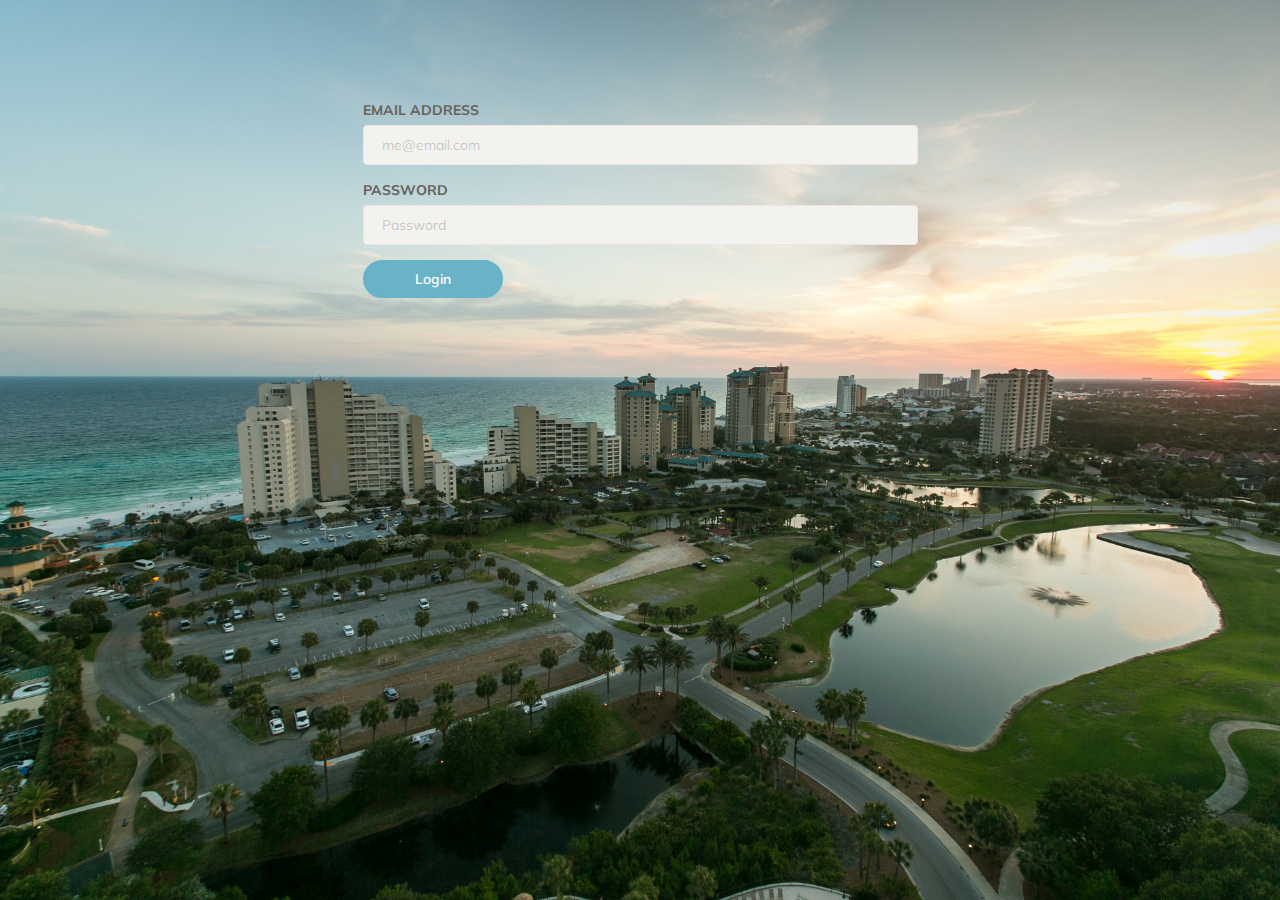
==== index.html @ a0a61e93 "initia; commit" ====
<!doctype html>
<html lang="en">
<head>
	<meta charset="utf-8" />
	<meta http-equiv="X-UA-Compatible" content="IE=edge,chrome=1" />
	<link rel="apple-touch-icon" sizes="76x76" href="assets/img/apple-icon.png" />
	<link rel="icon" type="image/png" href="assets/img/favicon.png" />
	<title>Al-Jazeera Properties</title>

	<meta content='width=device-width, initial-scale=1.0, maximum-scale=1.0, user-scalable=0' name='viewport' />
    <meta name="viewport" content="width=device-width" />

	<!-- CSS Files -->
    <link href="assets/css/bootstrap.min.css" rel="stylesheet" />
	<link href="assets/css/paper-bootstrap-wizard.css" rel="stylesheet" />

	<!-- CSS Just for demo purpose, don't include it in your project -->
	<link href="assets/css/demo.css" rel="stylesheet" />

	<!-- Fonts and Icons -->
    <link href="http://netdna.bootstrapcdn.com/font-awesome/4.4.0/css/font-awesome.css" rel="stylesheet">
	<link href='https://fonts.googleapis.com/css?family=Muli:400,300' rel='stylesheet' type='text/css'>
	<link href="assets/css/themify-icons.css" rel="stylesheet">
</head>

<body>
	<div class="image-container set-full-height" style="background-image: url('cover.jpg')">

	    <!--   Big container   -->
	    <div class="container">
	        <div class="row">
		        <div class="col-sm-6 col-sm-offset-3">

		            <!--      Wizard container        -->
		            <div class="wizard-container">
	                    <div class="form-group">
	                        <label>EMAIL ADDRESS</label>
	                        <input type="text" class="form-control border-input" placeholder="me@email.com">
	                    </div>

	                    <div class="form-group">
	                        <label>PASSWORD</label>
	                        <input type="password" class="form-control border-input" placeholder="Password">
	                    </div>
	                    <button type="submit" class="btn btn-info btn-fill btn-wd">Login</button>
	            	</div>
		        </div>
	    	</div><!-- end row -->
		</div> <!--  big container -->
	</div>

</body>

	<!--   Core JS Files   -->
	<script src="assets/js/jquery-2.2.4.min.js" type="text/javascript"></script>
	<script src="assets/js/bootstrap.min.js" type="text/javascript"></script>
	<script src="assets/js/jquery.bootstrap.wizard.js" type="text/javascript"></script>

	<!--  Plugin for the Wizard -->
	<script src="assets/js/paper-bootstrap-wizard.js" type="text/javascript"></script>

	<!--  More information about jquery.validate here: http://jqueryvalidation.org/	 -->
	<script src="assets/js/jquery.validate.min.js" type="text/javascript"></script>

</html>
---- assets/css/demo.css ----
@media (min-width: 992px){
    .typo-line{
        padding-left: 140px;
        margin-bottom: 40px;
        position: relative;
    }

    .typo-line .category{
        transform: translateY(-50%);
        top: 50%;
        left: 0px;
        position: absolute;
    }
}

.icon-section {
	margin: 0 0 3em;
	clear: both;
	overflow: hidden;
}
.icon-container {
	width: 240px;
	padding: .7em 0;
	float: left;
	position: relative;
	text-align: left;
}
.icon-container [class^="ti-"],
.icon-container [class*=" ti-"] {
	color: #000;
	position: absolute;
	margin-top: 3px;
	transition: .3s;
}
.icon-container:hover [class^="ti-"],
.icon-container:hover [class*=" ti-"] {
	font-size: 2.2em;
	margin-top: -5px;
}
.icon-container:hover .icon-name {
	color: #000;
}
.icon-name {
	color: #aaa;
	margin-left: 35px;
	font-size: .8em;
	transition: .3s;
}
.icon-container:hover .icon-name {
	margin-left: 45px;
}

.places-buttons .btn{
    margin-bottom: 30px
}
.sidebar .nav > li.active-pro{
    position: absolute;
    width: 100%;
    bottom: 10px;
}
.sidebar .nav > li.active-pro a{
    background: rgba(255, 255, 255, 0.14);
    opacity: 1;
    color: #FFFFFF;
}

.table-upgrade td:nth-child(2),
.table-upgrade td:nth-child(3){
    text-align: center;
}


.logo-container{
    left: 50px;
    position: absolute;
    top: 20px;
     z-index: 3;
}
.logo-container .logo{
    overflow: hidden;
    border-radius: 50%;
    border: 1px solid #333333;
    width: 60px;
    float: left;
}
.logo-container .brand{
    font-size: 18px;
    color: #FFFFFF;
    line-height: 20px;
    float: left;
    margin-left: 10px;
    margin-top: 10px;
    width: 60px
}
---- assets/css/themify-icons.css ----
@font-face {
	font-family: 'themify';
	src:url('../fonts/themify.eot?-fvbane');
	src:url('../fonts/themify.eot?#iefix-fvbane') format('embedded-opentype'),
		url('../fonts/themify.woff?-fvbane') format('woff'),
		url('../fonts/themify.ttf?-fvbane') format('truetype'),
		url('../fonts/themify.svg?-fvbane#themify') format('svg');
	font-weight: normal;
	font-style: normal;
}

[class^="ti-"], [class*=" ti-"] {
	font-family: 'themify';
	speak: none;
	font-style: normal;
	font-weight: bold;
	font-variant: normal;
	text-transform: none;
	line-height: 1.42857;

	/* Better Font Rendering =========== */
	-webkit-font-smoothing: antialiased;
	-moz-osx-font-smoothing: grayscale;
}

.ti-wand:before {
	content: "\e600";
}
.ti-volume:before {
	content: "\e601";
}
.ti-user:before {
	content: "\e602";
}
.ti-unlock:before {
	content: "\e603";
}
.ti-unlink:before {
	content: "\e604";
}
.ti-trash:before {
	content: "\e605";
}
.ti-thought:before {
	content: "\e606";
}
.ti-target:before {
	content: "\e607";
}
.ti-tag:before {
	content: "\e608";
}
.ti-tablet:before {
	content: "\e609";
}
.ti-star:before {
	content: "\e60a";
}
.ti-spray:before {
	content: "\e60b";
}
.ti-signal:before {
	content: "\e60c";
}
.ti-shopping-cart:before {
	content: "\e60d";
}
.ti-shopping-cart-full:before {
	content: "\e60e";
}
.ti-settings:before {
	content: "\e60f";
}
.ti-search:before {
	content: "\e610";
}
.ti-zoom-in:before {
	content: "\e611";
}
.ti-zoom-out:before {
	content: "\e612";
}
.ti-cut:before {
	content: "\e613";
}
.ti-ruler:before {
	content: "\e614";
}
.ti-ruler-pencil:before {
	content: "\e615";
}
.ti-ruler-alt:before {
	content: "\e616";
}
.ti-bookmark:before {
	content: "\e617";
}
.ti-bookmark-alt:before {
	content: "\e618";
}
.ti-reload:before {
	content: "\e619";
}
.ti-plus:before {
	content: "\e61a";
}
.ti-pin:before {
	content: "\e61b";
}
.ti-pencil:before {
	content: "\e61c";
}
.ti-pencil-alt:before {
	content: "\e61d";
}
.ti-paint-roller:before {
	content: "\e61e";
}
.ti-paint-bucket:before {
	content: "\e61f";
}
.ti-na:before {
	content: "\e620";
}
.ti-mobile:before {
	content: "\e621";
}
.ti-minus:before {
	content: "\e622";
}
.ti-medall:before {
	content: "\e623";
}
.ti-medall-alt:before {
	content: "\e624";
}
.ti-marker:before {
	content: "\e625";
}
.ti-marker-alt:before {
	content: "\e626";
}
.ti-arrow-up:before {
	content: "\e627";
}
.ti-arrow-right:before {
	content: "\e628";
}
.ti-arrow-left:before {
	content: "\e629";
}
.ti-arrow-down:before {
	content: "\e62a";
}
.ti-lock:before {
	content: "\e62b";
}
.ti-location-arrow:before {
	content: "\e62c";
}
.ti-link:before {
	content: "\e62d";
}
.ti-layout:before {
	content: "\e62e";
}
.ti-layers:before {
	content: "\e62f";
}
.ti-layers-alt:before {
	content: "\e630";
}
.ti-key:before {
	content: "\e631";
}
.ti-import:before {
	content: "\e632";
}
.ti-image:before {
	content: "\e633";
}
.ti-heart:before {
	content: "\e634";
}
.ti-heart-broken:before {
	content: "\e635";
}
.ti-hand-stop:before {
	content: "\e636";
}
.ti-hand-open:before {
	content: "\e637";
}
.ti-hand-drag:before {
	content: "\e638";
}
.ti-folder:before {
	content: "\e639";
}
.ti-flag:before {
	content: "\e63a";
}
.ti-flag-alt:before {
	content: "\e63b";
}
.ti-flag-alt-2:before {
	content: "\e63c";
}
.ti-eye:before {
	content: "\e63d";
}
.ti-export:before {
	content: "\e63e";
}
.ti-exchange-vertical:before {
	content: "\e63f";
}
.ti-desktop:before {
	content: "\e640";
}
.ti-cup:before {
	content: "\e641";
}
.ti-crown:before {
	content: "\e642";
}
.ti-comments:before {
	content: "\e643";
}
.ti-comment:before {
	content: "\e644";
}
.ti-comment-alt:before {
	content: "\e645";
}
.ti-close:before {
	content: "\e646";
}
.ti-clip:before {
	content: "\e647";
}
.ti-angle-up:before {
	content: "\e648";
}
.ti-angle-right:before {
	content: "\e649";
}
.ti-angle-left:before {
	content: "\e64a";
}
.ti-angle-down:before {
	content: "\e64b";
}
.ti-check:before {
	content: "\e64c";
}
.ti-check-box:before {
	content: "\e64d";
}
.ti-camera:before {
	content: "\e64e";
}
.ti-announcement:before {
	content: "\e64f";
}
.ti-brush:before {
	content: "\e650";
}
.ti-briefcase:before {
	content: "\e651";
}
.ti-bolt:before {
	content: "\e652";
}
.ti-bolt-alt:before {
	content: "\e653";
}
.ti-blackboard:before {
	content: "\e654";
}
.ti-bag:before {
	content: "\e655";
}
.ti-move:before {
	content: "\e656";
}
.ti-arrows-vertical:before {
	content: "\e657";
}
.ti-arrows-horizontal:before {
	content: "\e658";
}
.ti-fullscreen:before {
	content: "\e659";
}
.ti-arrow-top-right:before {
	content: "\e65a";
}
.ti-arrow-top-left:before {
	content: "\e65b";
}
.ti-arrow-circle-up:before {
	content: "\e65c";
}
.ti-arrow-circle-right:before {
	content: "\e65d";
}
.ti-arrow-circle-left:before {
	content: "\e65e";
}
.ti-arrow-circle-down:before {
	content: "\e65f";
}
.ti-angle-double-up:before {
	content: "\e660";
}
.ti-angle-double-right:before {
	content: "\e661";
}
.ti-angle-double-left:before {
	content: "\e662";
}
.ti-angle-double-down:before {
	content: "\e663";
}
.ti-zip:before {
	content: "\e664";
}
.ti-world:before {
	content: "\e665";
}
.ti-wheelchair:before {
	content: "\e666";
}
.ti-view-list:before {
	content: "\e667";
}
.ti-view-list-alt:before {
	content: "\e668";
}
.ti-view-grid:before {
	content: "\e669";
}
.ti-uppercase:before {
	content: "\e66a";
}
.ti-upload:before {
	content: "\e66b";
}
.ti-underline:before {
	content: "\e66c";
}
.ti-truck:before {
	content: "\e66d";
}
.ti-timer:before {
	content: "\e66e";
}
.ti-ticket:before {
	content: "\e66f";
}
.ti-thumb-up:before {
	content: "\e670";
}
.ti-thumb-down:before {
	content: "\e671";
}
.ti-text:before {
	content: "\e672";
}
.ti-stats-up:before {
	content: "\e673";
}
.ti-stats-down:before {
	content: "\e674";
}
.ti-split-v:before {
	content: "\e675";
}
.ti-split-h:before {
	content: "\e676";
}
.ti-smallcap:before {
	content: "\e677";
}
.ti-shine:before {
	content: "\e678";
}
.ti-shift-right:before {
	content: "\e679";
}
.ti-shift-left:before {
	content: "\e67a";
}
.ti-shield:before {
	content: "\e67b";
}
.ti-notepad:before {
	content: "\e67c";
}
.ti-server:before {
	content: "\e67d";
}
.ti-quote-right:before {
	content: "\e67e";
}
.ti-quote-left:before {
	content: "\e67f";
}
.ti-pulse:before {
	content: "\e680";
}
.ti-printer:before {
	content: "\e681";
}
.ti-power-off:before {
	content: "\e682";
}
.ti-plug:before {
	content: "\e683";
}
.ti-pie-chart:before {
	content: "\e684";
}
.ti-paragraph:before {
	content: "\e685";
}
.ti-panel:before {
	content: "\e686";
}
.ti-package:before {
	content: "\e687";
}
.ti-music:before {
	content: "\e688";
}
.ti-music-alt:before {
	content: "\e689";
}
.ti-mouse:before {
	content: "\e68a";
}
.ti-mouse-alt:before {
	content: "\e68b";
}
.ti-money:before {
	content: "\e68c";
}
.ti-microphone:before {
	content: "\e68d";
}
.ti-menu:before {
	content: "\e68e";
}
.ti-menu-alt:before {
	content: "\e68f";
}
.ti-map:before {
	content: "\e690";
}
.ti-map-alt:before {
	content: "\e691";
}
.ti-loop:before {
	content: "\e692";
}
.ti-location-pin:before {
	content: "\e693";
}
.ti-list:before {
	content: "\e694";
}
.ti-light-bulb:before {
	content: "\e695";
}
.ti-Italic:before {
	content: "\e696";
}
.ti-info:before {
	content: "\e697";
}
.ti-infinite:before {
	content: "\e698";
}
.ti-id-badge:before {
	content: "\e699";
}
.ti-hummer:before {
	content: "\e69a";
}
.ti-home:before {
	content: "\e69b";
}
.ti-help:before {
	content: "\e69c";
}
.ti-headphone:before {
	content: "\e69d";
}
.ti-harddrives:before {
	content: "\e69e";
}
.ti-harddrive:before {
	content: "\e69f";
}
.ti-gift:before {
	content: "\e6a0";
}
.ti-game:before {
	content: "\e6a1";
}
.ti-filter:before {
	content: "\e6a2";
}
.ti-files:before {
	content: "\e6a3";
}
.ti-file:before {
	content: "\e6a4";
}
.ti-eraser:before {
	content: "\e6a5";
}
.ti-envelope:before {
	content: "\e6a6";
}
.ti-download:before {
	content: "\e6a7";
}
.ti-direction:before {
	content: "\e6a8";
}
.ti-direction-alt:before {
	content: "\e6a9";
}
.ti-dashboard:before {
	content: "\e6aa";
}
.ti-control-stop:before {
	content: "\e6ab";
}
.ti-control-shuffle:before {
	content: "\e6ac";
}
.ti-control-play:before {
	content: "\e6ad";
}
.ti-control-pause:before {
	content: "\e6ae";
}
.ti-control-forward:before {
	content: "\e6af";
}
.ti-control-backward:before {
	content: "\e6b0";
}
.ti-cloud:before {
	content: "\e6b1";
}
.ti-cloud-up:before {
	content: "\e6b2";
}
.ti-cloud-down:before {
	content: "\e6b3";
}
.ti-clipboard:before {
	content: "\e6b4";
}
.ti-car:before {
	content: "\e6b5";
}
.ti-calendar:before {
	content: "\e6b6";
}
.ti-book:before {
	content: "\e6b7";
}
.ti-bell:before {
	content: "\e6b8";
}
.ti-basketball:before {
	content: "\e6b9";
}
.ti-bar-chart:before {
	content: "\e6ba";
}
.ti-bar-chart-alt:before {
	content: "\e6bb";
}
.ti-back-right:before {
	content: "\e6bc";
}
.ti-back-left:before {
	content: "\e6bd";
}
.ti-arrows-corner:before {
	content: "\e6be";
}
.ti-archive:before {
	content: "\e6bf";
}
.ti-anchor:before {
	content: "\e6c0";
}
.ti-align-right:before {
	content: "\e6c1";
}
.ti-align-left:before {
	content: "\e6c2";
}
.ti-align-justify:before {
	content: "\e6c3";
}
.ti-align-center:before {
	content: "\e6c4";
}
.ti-alert:before {
	content: "\e6c5";
}
.ti-alarm-clock:before {
	content: "\e6c6";
}
.ti-agenda:before {
	content: "\e6c7";
}
.ti-write:before {
	content: "\e6c8";
}
.ti-window:before {
	content: "\e6c9";
}
.ti-widgetized:before {
	content: "\e6ca";
}
.ti-widget:before {
	content: "\e6cb";
}
.ti-widget-alt:before {
	content: "\e6cc";
}
.ti-wallet:before {
	content: "\e6cd";
}
.ti-video-clapper:before {
	content: "\e6ce";
}
.ti-video-camera:before {
	content: "\e6cf";
}
.ti-vector:before {
	content: "\e6d0";
}
.ti-themify-logo:before {
	content: "\e6d1";
}
.ti-themify-favicon:before {
	content: "\e6d2";
}
.ti-themify-favicon-alt:before {
	content: "\e6d3";
}
.ti-support:before {
	content: "\e6d4";
}
.ti-stamp:before {
	content: "\e6d5";
}
.ti-split-v-alt:before {
	content: "\e6d6";
}
.ti-slice:before {
	content: "\e6d7";
}
.ti-shortcode:before {
	content: "\e6d8";
}
.ti-shift-right-alt:before {
	content: "\e6d9";
}
.ti-shift-left-alt:before {
	content: "\e6da";
}
.ti-ruler-alt-2:before {
	content: "\e6db";
}
.ti-receipt:before {
	content: "\e6dc";
}
.ti-pin2:before {
	content: "\e6dd";
}
.ti-pin-alt:before {
	content: "\e6de";
}
.ti-pencil-alt2:before {
	content: "\e6df";
}
.ti-palette:before {
	content: "\e6e0";
}
.ti-more:before {
	content: "\e6e1";
}
.ti-more-alt:before {
	content: "\e6e2";
}
.ti-microphone-alt:before {
	content: "\e6e3";
}
.ti-magnet:before {
	content: "\e6e4";
}
.ti-line-double:before {
	content: "\e6e5";
}
.ti-line-dotted:before {
	content: "\e6e6";
}
.ti-line-dashed:before {
	content: "\e6e7";
}
.ti-layout-width-full:before {
	content: "\e6e8";
}
.ti-layout-width-default:before {
	content: "\e6e9";
}
.ti-layout-width-default-alt:before {
	content: "\e6ea";
}
.ti-layout-tab:before {
	content: "\e6eb";
}
.ti-layout-tab-window:before {
	content: "\e6ec";
}
.ti-layout-tab-v:before {
	content: "\e6ed";
}
.ti-layout-tab-min:before {
	content: "\e6ee";
}
.ti-layout-slider:before {
	content: "\e6ef";
}
.ti-layout-slider-alt:before {
	content: "\e6f0";
}
.ti-layout-sidebar-right:before {
	content: "\e6f1";
}
.ti-layout-sidebar-none:before {
	content: "\e6f2";
}
.ti-layout-sidebar-left:before {
	content: "\e6f3";
}
.ti-layout-placeholder:before {
	content: "\e6f4";
}
.ti-layout-menu:before {
	content: "\e6f5";
}
.ti-layout-menu-v:before {
	content: "\e6f6";
}
.ti-layout-menu-separated:before {
	content: "\e6f7";
}
.ti-layout-menu-full:before {
	content: "\e6f8";
}
.ti-layout-media-right-alt:before {
	content: "\e6f9";
}
.ti-layout-media-right:before {
	content: "\e6fa";
}
.ti-layout-media-overlay:before {
	content: "\e6fb";
}
.ti-layout-media-overlay-alt:before {
	content: "\e6fc";
}
.ti-layout-media-overlay-alt-2:before {
	content: "\e6fd";
}
.ti-layout-media-left-alt:before {
	content: "\e6fe";
}
.ti-layout-media-left:before {
	content: "\e6ff";
}
.ti-layout-media-center-alt:before {
	content: "\e700";
}
.ti-layout-media-center:before {
	content: "\e701";
}
.ti-layout-list-thumb:before {
	content: "\e702";
}
.ti-layout-list-thumb-alt:before {
	content: "\e703";
}
.ti-layout-list-post:before {
	content: "\e704";
}
.ti-layout-list-large-image:before {
	content: "\e705";
}
.ti-layout-line-solid:before {
	content: "\e706";
}
.ti-layout-grid4:before {
	content: "\e707";
}
.ti-layout-grid3:before {
	content: "\e708";
}
.ti-layout-grid2:before {
	content: "\e709";
}
.ti-layout-grid2-thumb:before {
	content: "\e70a";
}
.ti-layout-cta-right:before {
	content: "\e70b";
}
.ti-layout-cta-left:before {
	content: "\e70c";
}
.ti-layout-cta-center:before {
	content: "\e70d";
}
.ti-layout-cta-btn-right:before {
	content: "\e70e";
}
.ti-layout-cta-btn-left:before {
	content: "\e70f";
}
.ti-layout-column4:before {
	content: "\e710";
}
.ti-layout-column3:before {
	content: "\e711";
}
.ti-layout-column2:before {
	content: "\e712";
}
.ti-layout-accordion-separated:before {
	content: "\e713";
}
.ti-layout-accordion-merged:before {
	content: "\e714";
}
.ti-layout-accordion-list:before {
	content: "\e715";
}
.ti-ink-pen:before {
	content: "\e716";
}
.ti-info-alt:before {
	content: "\e717";
}
.ti-help-alt:before {
	content: "\e718";
}
.ti-headphone-alt:before {
	content: "\e719";
}
.ti-hand-point-up:before {
	content: "\e71a";
}
.ti-hand-point-right:before {
	content: "\e71b";
}
.ti-hand-point-left:before {
	content: "\e71c";
}
.ti-hand-point-down:before {
	content: "\e71d";
}
.ti-gallery:before {
	content: "\e71e";
}
.ti-face-smile:before {
	content: "\e71f";
}
.ti-face-sad:before {
	content: "\e720";
}
.ti-credit-card:before {
	content: "\e721";
}
.ti-control-skip-forward:before {
	content: "\e722";
}
.ti-control-skip-backward:before {
	content: "\e723";
}
.ti-control-record:before {
	content: "\e724";
}
.ti-control-eject:before {
	content: "\e725";
}
.ti-comments-smiley:before {
	content: "\e726";
}
.ti-brush-alt:before {
	content: "\e727";
}
.ti-youtube:before {
	content: "\e728";
}
.ti-vimeo:before {
	content: "\e729";
}
.ti-twitter:before {
	content: "\e72a";
}
.ti-time:before {
	content: "\e72b";
}
.ti-tumblr:before {
	content: "\e72c";
}
.ti-skype:before {
	content: "\e72d";
}
.ti-share:before {
	content: "\e72e";
}
.ti-share-alt:before {
	content: "\e72f";
}
.ti-rocket:before {
	content: "\e730";
}
.ti-pinterest:before {
	content: "\e731";
}
.ti-new-window:before {
	content: "\e732";
}
.ti-microsoft:before {
	content: "\e733";
}
.ti-list-ol:before {
	content: "\e734";
}
.ti-linkedin:before {
	content: "\e735";
}
.ti-layout-sidebar-2:before {
	content: "\e736";
}
.ti-layout-grid4-alt:before {
	content: "\e737";
}
.ti-layout-grid3-alt:before {
	content: "\e738";
}
.ti-layout-grid2-alt:before {
	content: "\e739";
}
.ti-layout-column4-alt:before {
	content: "\e73a";
}
.ti-layout-column3-alt:before {
	content: "\e73b";
}
.ti-layout-column2-alt:before {
	content: "\e73c";
}
.ti-instagram:before {
	content: "\e73d";
}
.ti-google:before {
	content: "\e73e";
}
.ti-github:before {
	content: "\e73f";
}
.ti-flickr:before {
	content: "\e740";
}
.ti-facebook:before {
	content: "\e741";
}
.ti-dropbox:before {
	content: "\e742";
}
.ti-dribbble:before {
	content: "\e743";
}
.ti-apple:before {
	content: "\e744";
}
.ti-android:before {
	content: "\e745";
}
.ti-save:before {
	content: "\e746";
}
.ti-save-alt:before {
	content: "\e747";
}
.ti-yahoo:before {
	content: "\e748";
}
.ti-wordpress:before {
	content: "\e749";
}
.ti-vimeo-alt:before {
	content: "\e74a";
}
.ti-twitter-alt:before {
	content: "\e74b";
}
.ti-tumblr-alt:before {
	content: "\e74c";
}
.ti-trello:before {
	content: "\e74d";
}
.ti-stack-overflow:before {
	content: "\e74e";
}
.ti-soundcloud:before {
	content: "\e74f";
}
.ti-sharethis:before {
	content: "\e750";
}
.ti-sharethis-alt:before {
	content: "\e751";
}
.ti-reddit:before {
	content: "\e752";
}
.ti-pinterest-alt:before {
	content: "\e753";
}
.ti-microsoft-alt:before {
	content: "\e754";
}
.ti-linux:before {
	content: "\e755";
}
.ti-jsfiddle:before {
	content: "\e756";
}
.ti-joomla:before {
	content: "\e757";
}
.ti-html5:before {
	content: "\e758";
}
.ti-flickr-alt:before {
	content: "\e759";
}
.ti-email:before {
	content: "\e75a";
}
.ti-drupal:before {
	content: "\e75b";
}
.ti-dropbox-alt:before {
	content: "\e75c";
}
.ti-css3:before {
	content: "\e75d";
}
.ti-rss:before {
	content: "\e75e";
}
.ti-rss-alt:before {
	content: "\e75f";
}
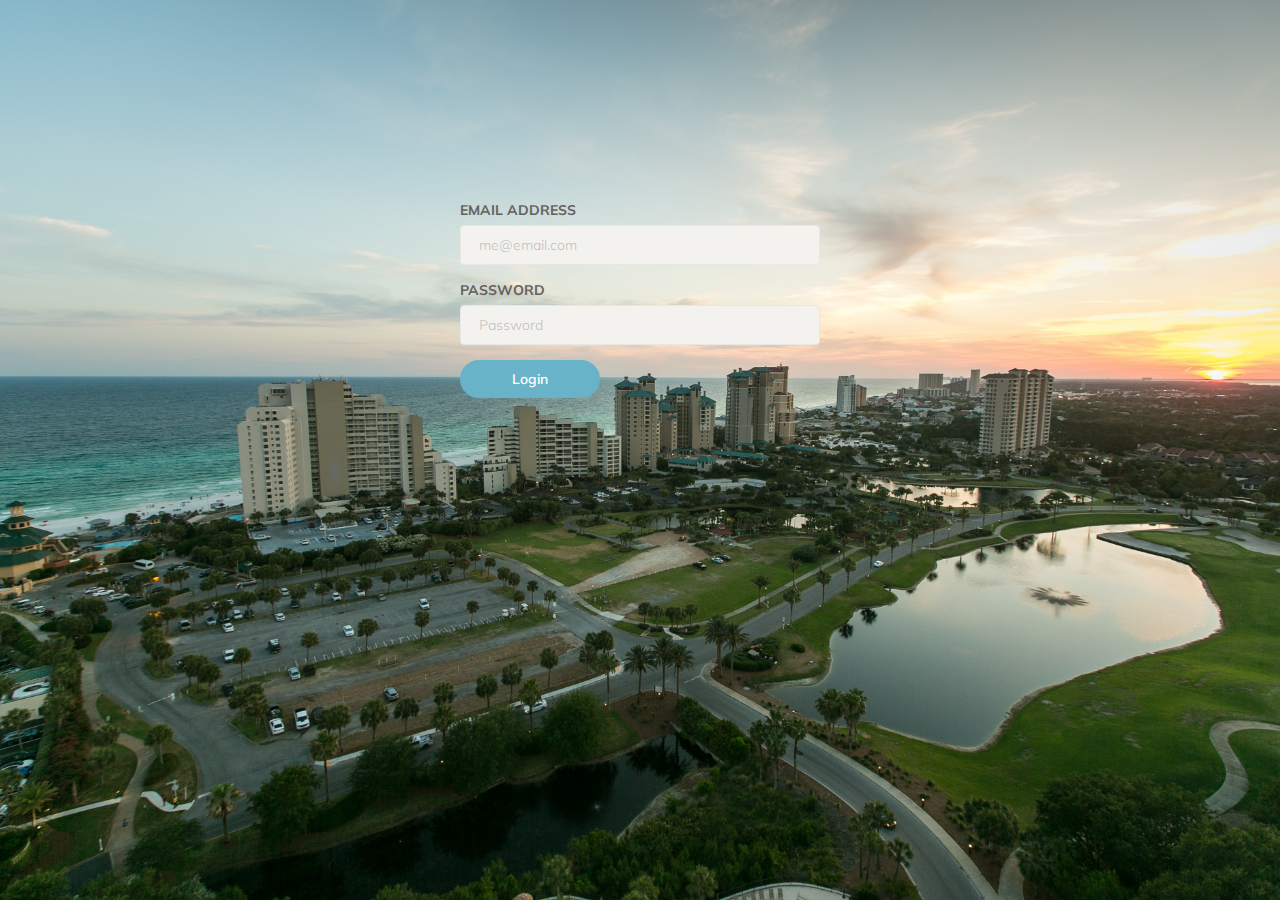
==== commit 9c5d2889: "added tenats table" ====
--- a/index.html
+++ b/index.html
@@ -29,7 +29,7 @@
 	    <!--   Big container   -->
 	    <div class="container">
 	        <div class="row">
-		        <div class="col-sm-6 col-sm-offset-3">
+		        <div class="col-sm-4 col-sm-offset-4">
 
 		            <!--      Wizard container        -->
 		            <div class="wizard-container">
